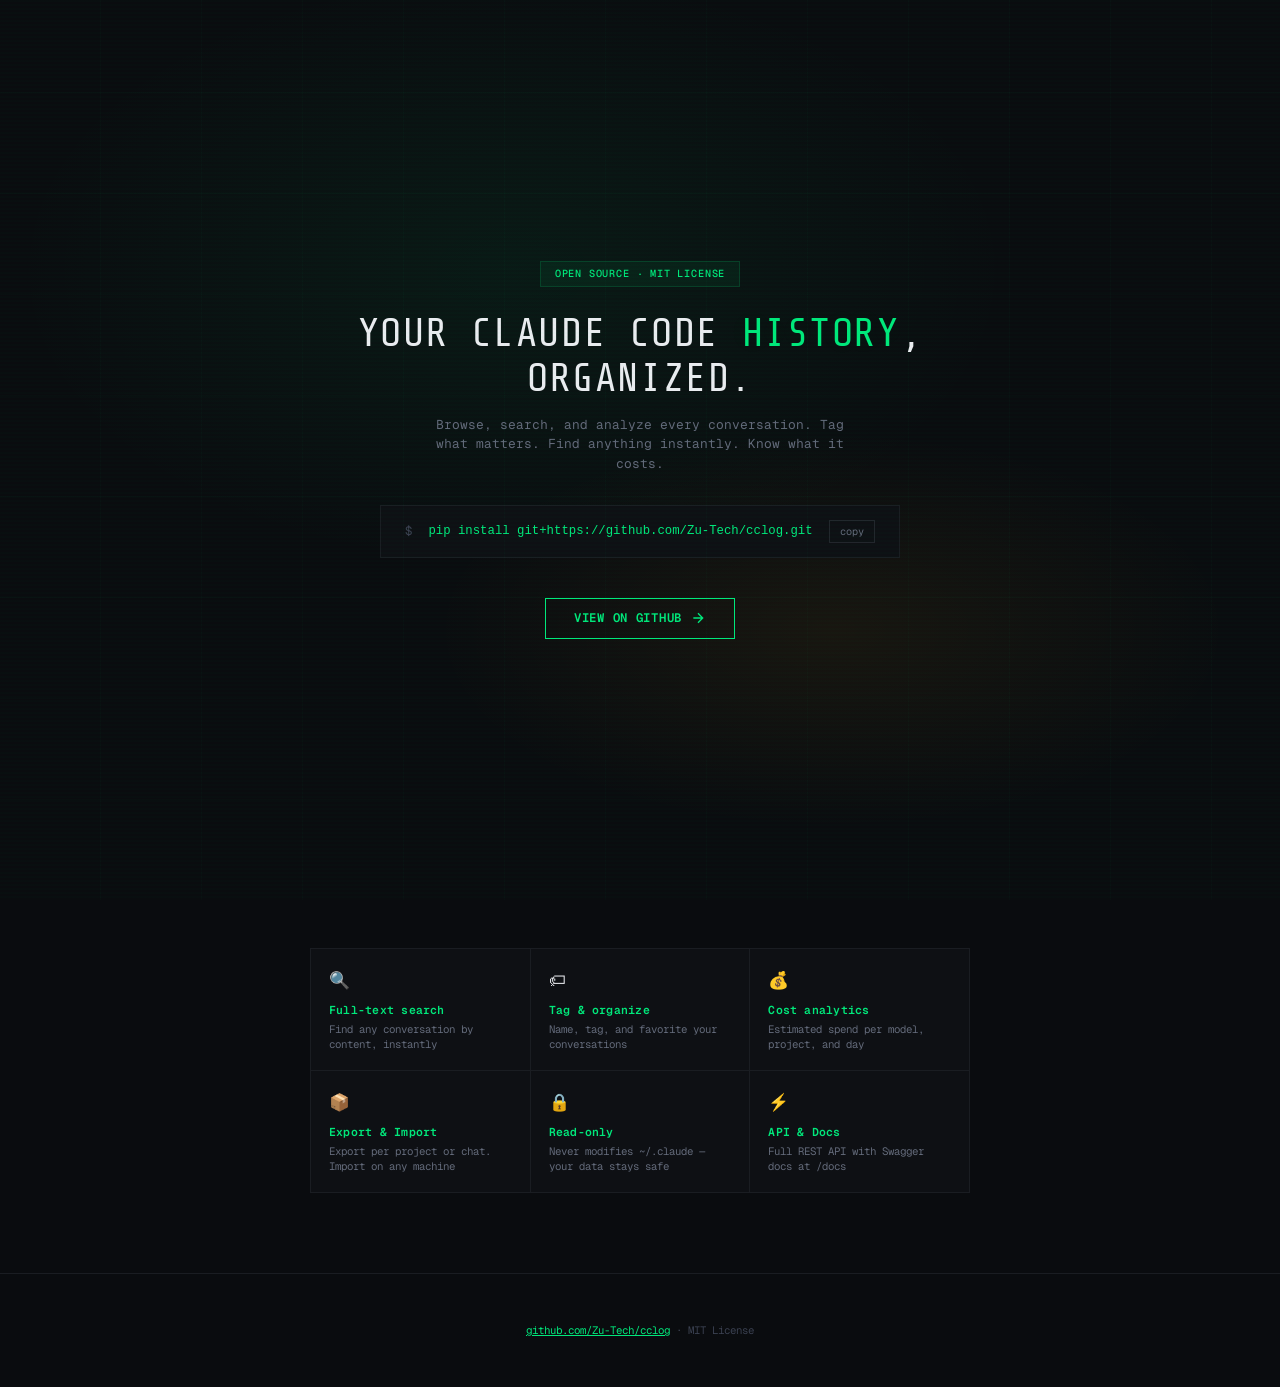
==== index.html @ 46790687 "add static landing page to project root" ====
<!DOCTYPE html>
<html lang="en">
<head>
<meta charset="UTF-8">
<meta name="viewport" content="width=device-width, initial-scale=1.0">
<title>cclog — Browse your Claude Code history</title>
<meta name="description" content="Browse, search, and analyze your Claude Code conversation history. Open source.">
<style>
@import url('https://fonts.googleapis.com/css2?family=Geist+Mono:wght@300;400;500;600;700;800&family=Share+Tech+Mono&display=swap');

:root {
    --void:#050508;--bg:#0a0c0f;--bg1:#0e1014;--bg2:#131619;--bg3:#1a1d22;--bg4:#22262c;
    --green:#00e87b;--green-dim:#00b862;--green-ghost:rgba(0,232,123,0.06);--green-glow:rgba(0,232,123,0.12);
    --amber:#ffb020;--amber-ghost:rgba(255,176,32,0.06);
    --cyan:#00d4ff;--cyan-ghost:rgba(0,212,255,0.08);
    --w:#eaecf0;--w2:#b4b9c4;--w3:#8a90a0;--w4:#636a7a;--w5:#3a4050;
    --font:'Geist Mono','SF Mono','Consolas',monospace;
    --font-display:'Share Tech Mono','Geist Mono',monospace;
}

*,*::before,*::after{box-sizing:border-box;margin:0;padding:0}
html{font-size:14px;-webkit-font-smoothing:antialiased}
body{font-family:var(--font);background:var(--bg);color:var(--w);line-height:1.55;min-height:100vh;overflow-x:hidden}
a{color:inherit;text-decoration:none}

.noise{
    position:fixed;inset:0;z-index:9999;pointer-events:none;
    background:
        repeating-linear-gradient(0deg,transparent,transparent 2px,rgba(0,232,123,0.015) 2px,rgba(0,232,123,0.015) 4px),
        repeating-linear-gradient(90deg,transparent,transparent 100px,rgba(0,232,123,0.02) 100px,rgba(0,232,123,0.02) 101px),
        repeating-linear-gradient(0deg,transparent,transparent 100px,rgba(0,232,123,0.02) 100px,rgba(0,232,123,0.02) 101px);
}

/* Hero */
.hero{
    min-height:100vh;display:flex;flex-direction:column;align-items:center;justify-content:center;
    text-align:center;padding:40px 20px;position:relative;
}
.hero::before{
    content:'';position:absolute;inset:0;
    background:
        radial-gradient(ellipse 500px 300px at 40% 30%,var(--green-ghost),transparent),
        radial-gradient(ellipse 400px 200px at 65% 70%,var(--amber-ghost),transparent);
    pointer-events:none;
}

.badge{
    font-size:0.73rem;font-weight:500;color:var(--green);background:var(--green-ghost);
    padding:4px 14px;margin-bottom:24px;letter-spacing:0.08em;text-transform:uppercase;
    border:1px solid rgba(0,232,123,0.15);animation:fu 0.4s ease both;
}
@keyframes fu{from{opacity:0;transform:translateY(6px)}to{opacity:1;transform:translateY(0)}}

h1{
    font-family:var(--font-display);font-size:2.8rem;font-weight:400;
    letter-spacing:0.04em;text-transform:uppercase;line-height:1.15;
    color:var(--w);max-width:600px;margin-bottom:14px;
    animation:fu 0.4s ease both;animation-delay:.1s;
}
h1 span{color:var(--green);text-shadow:0 0 30px var(--green-ghost)}

.sub{
    font-size:0.92rem;color:var(--w4);max-width:420px;line-height:1.5;margin-bottom:32px;
    animation:fu 0.4s ease both;animation-delay:.2s;
}

/* Install box */
.install{
    background:var(--bg1);border:1px solid var(--bg3);padding:14px 24px;
    display:flex;align-items:center;gap:12px;margin-bottom:40px;
    animation:fu 0.4s ease both;animation-delay:.3s;max-width:520px;width:100%;
}
.install code{color:var(--green);font-size:0.88rem;flex:1;user-select:all}
.install .prefix{color:var(--w5);font-size:0.88rem}
.install button{
    background:none;border:1px solid var(--bg4);padding:4px 10px;
    font-family:var(--font);font-size:0.73rem;color:var(--w4);cursor:pointer;
    transition:all 0.15s;
}
.install button:hover{border-color:var(--green);color:var(--green)}

.cta{
    display:inline-flex;align-items:center;gap:8px;
    background:transparent;color:var(--green);font-weight:600;font-size:0.88rem;
    padding:10px 28px;border:1px solid var(--green);font-family:var(--font);
    letter-spacing:0.06em;text-transform:uppercase;transition:all 0.15s;
    animation:fu 0.4s ease both;animation-delay:.35s;
}
.cta:hover{background:var(--green-ghost);box-shadow:0 0 20px var(--green-ghost)}
.cta svg{width:16px;height:16px}

/* Screenshot */
.screenshot-wrap{
    max-width:900px;margin:48px auto 0;padding:0 20px;
    animation:fu 0.6s ease both;animation-delay:.5s;
}
.screenshot-wrap img{
    width:100%;border:1px solid var(--bg3);
    box-shadow:0 20px 60px rgba(0,0,0,0.4);
}

/* Features */
.features{
    display:grid;grid-template-columns:repeat(3,1fr);gap:1px;
    max-width:700px;margin:48px auto 0;background:var(--bg3);border:1px solid var(--bg3);
    animation:fu 0.4s ease both;animation-delay:.5s;
}
.feat{text-align:left;padding:18px;background:var(--bg1)}
.feat-icon{font-size:1.2rem;margin-bottom:8px}
.feat h3{font-size:0.82rem;font-weight:600;color:var(--green);margin-bottom:3px;letter-spacing:0.02em}
.feat p{font-size:0.77rem;color:var(--w4);line-height:1.4}

/* Footer */
.footer{
    text-align:center;padding:48px 20px;font-size:0.77rem;color:var(--w5);
    border-top:1px solid var(--bg3);margin-top:80px;
}
.footer a{color:var(--green);text-decoration:underline}

@media(max-width:768px){
    h1{font-size:1.8rem}
    .features{grid-template-columns:1fr}
    .install{flex-wrap:wrap}
    .install code{font-size:0.78rem}
}
</style>
</head>
<body>
<div class="noise"></div>

<section class="hero">
    <div class="badge">Open Source &middot; MIT License</div>
    <h1>Your Claude Code <span>history</span>, organized.</h1>
    <p class="sub">Browse, search, and analyze every conversation. Tag what matters. Find anything instantly. Know what it costs.</p>

    <div class="install">
        <span class="prefix">$</span>
        <code id="cmd">pip install git+https://github.com/Zu-Tech/cclog.git</code>
        <button onclick="navigator.clipboard.writeText(document.getElementById('cmd').textContent);this.textContent='copied!';setTimeout(()=>this.textContent='copy',1500)">copy</button>
    </div>

    <a href="https://github.com/Zu-Tech/cclog" class="cta">
        View on GitHub
        <svg viewBox="0 0 24 24" fill="none" stroke="currentColor" stroke-width="2"><path d="M5 12h14M12 5l7 7-7 7"/></svg>
    </a>

    <!-- screenshot placeholder -->
    <!--
    <div class="screenshot-wrap">
        <img src="screenshot.png" alt="cclog dashboard screenshot" />
    </div>
    -->
</section>

<section style="max-width:700px;margin:0 auto;padding:0 20px;">
    <div class="features">
        <div class="feat">
            <div class="feat-icon">&#x1F50D;</div>
            <h3>Full-text search</h3>
            <p>Find any conversation by content, instantly</p>
        </div>
        <div class="feat">
            <div class="feat-icon">&#x1F3F7;</div>
            <h3>Tag &amp; organize</h3>
            <p>Name, tag, and favorite your conversations</p>
        </div>
        <div class="feat">
            <div class="feat-icon">&#x1F4B0;</div>
            <h3>Cost analytics</h3>
            <p>Estimated spend per model, project, and day</p>
        </div>
        <div class="feat">
            <div class="feat-icon">&#x1F4E6;</div>
            <h3>Export &amp; Import</h3>
            <p>Export per project or chat. Import on any machine</p>
        </div>
        <div class="feat">
            <div class="feat-icon">&#x1F512;</div>
            <h3>Read-only</h3>
            <p>Never modifies ~/.claude &mdash; your data stays safe</p>
        </div>
        <div class="feat">
            <div class="feat-icon">&#x26A1;</div>
            <h3>API &amp; Docs</h3>
            <p>Full REST API with Swagger docs at /docs</p>
        </div>
    </div>
</section>

<footer class="footer">
    <a href="https://github.com/Zu-Tech/cclog">github.com/Zu-Tech/cclog</a> &middot; MIT License
</footer>

</body>
</html>
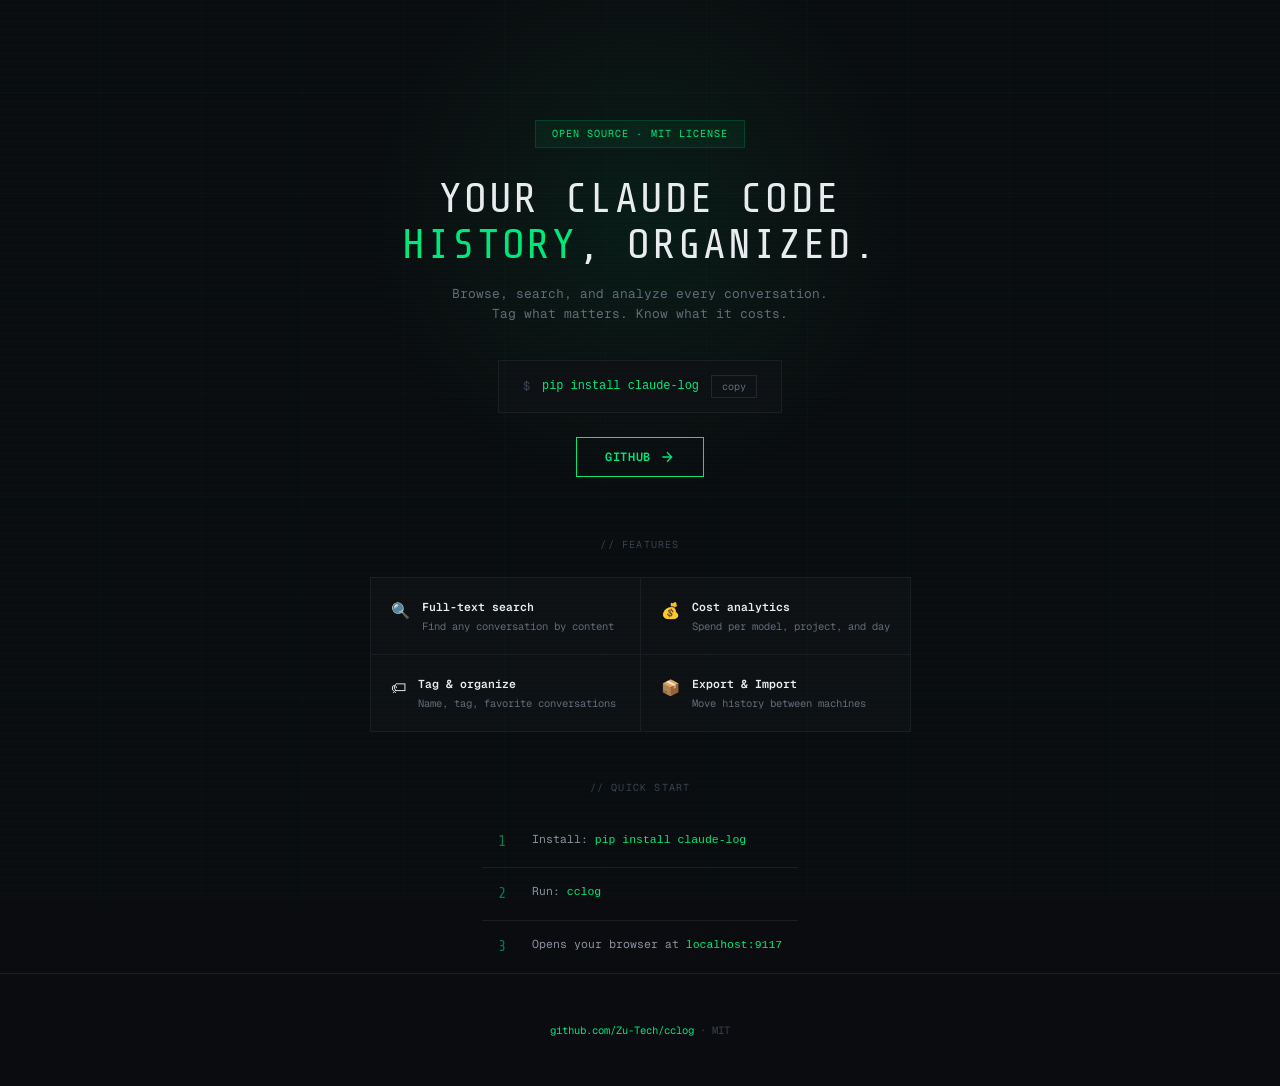
==== commit 0a2aafdf: "rename package to claude-log, publish to PyPI pip install claude-log" ====
--- a/index.html
+++ b/index.html
@@ -11,8 +11,7 @@
 :root {
     --void:#050508;--bg:#0a0c0f;--bg1:#0e1014;--bg2:#131619;--bg3:#1a1d22;--bg4:#22262c;
     --green:#00e87b;--green-dim:#00b862;--green-ghost:rgba(0,232,123,0.06);--green-glow:rgba(0,232,123,0.12);
-    --amber:#ffb020;--amber-ghost:rgba(255,176,32,0.06);
-    --cyan:#00d4ff;--cyan-ghost:rgba(0,212,255,0.08);
+    --amber:#ffb020;--cyan:#00d4ff;
     --w:#eaecf0;--w2:#b4b9c4;--w3:#8a90a0;--w4:#636a7a;--w5:#3a4050;
     --font:'Geist Mono','SF Mono','Consolas',monospace;
     --font-display:'Share Tech Mono','Geist Mono',monospace;
@@ -20,7 +19,7 @@
 
 *,*::before,*::after{box-sizing:border-box;margin:0;padding:0}
 html{font-size:14px;-webkit-font-smoothing:antialiased}
-body{font-family:var(--font);background:var(--bg);color:var(--w);line-height:1.55;min-height:100vh;overflow-x:hidden}
+body{font-family:var(--font);background:var(--bg);color:var(--w);line-height:1.55;overflow-x:hidden;min-height:100vh;display:flex;flex-direction:column}
 a{color:inherit;text-decoration:none}
 
 .noise{
@@ -31,57 +30,55 @@
         repeating-linear-gradient(0deg,transparent,transparent 100px,rgba(0,232,123,0.02) 100px,rgba(0,232,123,0.02) 101px);
 }
 
-/* Hero */
+@keyframes fu{from{opacity:0;transform:translateY(8px)}to{opacity:1;transform:translateY(0)}}
+
+/* ── Hero ─────────────────── */
 .hero{
-    min-height:100vh;display:flex;flex-direction:column;align-items:center;justify-content:center;
-    text-align:center;padding:40px 20px;position:relative;
+    display:flex;flex-direction:column;align-items:center;justify-content:center;
+    text-align:center;padding:120px 20px 60px;position:relative;
 }
 .hero::before{
     content:'';position:absolute;inset:0;
     background:
-        radial-gradient(ellipse 500px 300px at 40% 30%,var(--green-ghost),transparent),
-        radial-gradient(ellipse 400px 200px at 65% 70%,var(--amber-ghost),transparent);
+        radial-gradient(circle 400px at 50% 40%, rgba(0,232,123,0.07), transparent 70%);
     pointer-events:none;
 }
 
 .badge{
-    font-size:0.73rem;font-weight:500;color:var(--green);background:var(--green-ghost);
-    padding:4px 14px;margin-bottom:24px;letter-spacing:0.08em;text-transform:uppercase;
+    font-size:0.72rem;color:var(--green);background:var(--green-ghost);
+    padding:5px 16px;margin-bottom:28px;letter-spacing:0.1em;text-transform:uppercase;
     border:1px solid rgba(0,232,123,0.15);animation:fu 0.4s ease both;
 }
-@keyframes fu{from{opacity:0;transform:translateY(6px)}to{opacity:1;transform:translateY(0)}}
 
 h1{
-    font-family:var(--font-display);font-size:2.8rem;font-weight:400;
-    letter-spacing:0.04em;text-transform:uppercase;line-height:1.15;
-    color:var(--w);max-width:600px;margin-bottom:14px;
+    font-family:var(--font-display);font-size:3rem;font-weight:400;
+    letter-spacing:0.05em;text-transform:uppercase;line-height:1.1;
+    color:var(--w);max-width:620px;margin-bottom:16px;
     animation:fu 0.4s ease both;animation-delay:.1s;
 }
-h1 span{color:var(--green);text-shadow:0 0 30px var(--green-ghost)}
+h1 span{color:var(--green);text-shadow:0 0 40px var(--green-ghost)}
 
 .sub{
-    font-size:0.92rem;color:var(--w4);max-width:420px;line-height:1.5;margin-bottom:32px;
+    font-size:0.92rem;color:var(--w4);max-width:400px;line-height:1.55;margin-bottom:36px;
     animation:fu 0.4s ease both;animation-delay:.2s;
 }
 
-/* Install box */
 .install{
     background:var(--bg1);border:1px solid var(--bg3);padding:14px 24px;
-    display:flex;align-items:center;gap:12px;margin-bottom:40px;
-    animation:fu 0.4s ease both;animation-delay:.3s;max-width:520px;width:100%;
-}
-.install code{color:var(--green);font-size:0.88rem;flex:1;user-select:all}
-.install .prefix{color:var(--w5);font-size:0.88rem}
+    display:inline-flex;align-items:center;gap:12px;margin-bottom:24px;
+    animation:fu 0.4s ease both;animation-delay:.3s;
+}
+.install code{color:var(--green);font-size:0.85rem;user-select:all}
+.install .prefix{color:var(--w5);font-size:0.85rem}
 .install button{
     background:none;border:1px solid var(--bg4);padding:4px 10px;
-    font-family:var(--font);font-size:0.73rem;color:var(--w4);cursor:pointer;
-    transition:all 0.15s;
+    font-family:var(--font);font-size:0.72rem;color:var(--w4);cursor:pointer;transition:all 0.15s;
 }
 .install button:hover{border-color:var(--green);color:var(--green)}
 
 .cta{
     display:inline-flex;align-items:center;gap:8px;
-    background:transparent;color:var(--green);font-weight:600;font-size:0.88rem;
+    background:transparent;color:var(--green);font-weight:600;font-size:0.85rem;
     padding:10px 28px;border:1px solid var(--green);font-family:var(--font);
     letter-spacing:0.06em;text-transform:uppercase;transition:all 0.15s;
     animation:fu 0.4s ease both;animation-delay:.35s;
@@ -89,39 +86,71 @@
 .cta:hover{background:var(--green-ghost);box-shadow:0 0 20px var(--green-ghost)}
 .cta svg{width:16px;height:16px}
 
-/* Screenshot */
-.screenshot-wrap{
-    max-width:900px;margin:48px auto 0;padding:0 20px;
-    animation:fu 0.6s ease both;animation-delay:.5s;
-}
-.screenshot-wrap img{
+/* ── Screenshot ───────────── */
+.screenshot{
+    max-width:860px;margin:56px auto 0;padding:0 20px;
+    animation:fu 0.6s ease both;animation-delay:.45s;
+}
+.screenshot img{
     width:100%;border:1px solid var(--bg3);
-    box-shadow:0 20px 60px rgba(0,0,0,0.4);
-}
-
-/* Features */
+    box-shadow:0 24px 80px rgba(0,0,0,0.5),0 0 0 1px var(--bg3);
+}
+
+/* ── Features ─────────────── */
+.features-section{
+    max-width:640px;margin:0 auto;padding:0 20px;
+}
+.features-title{
+    font-family:var(--font);font-size:0.72rem;color:var(--w5);
+    text-transform:uppercase;letter-spacing:0.12em;text-align:center;margin-bottom:24px;
+}
 .features{
-    display:grid;grid-template-columns:repeat(3,1fr);gap:1px;
-    max-width:700px;margin:48px auto 0;background:var(--bg3);border:1px solid var(--bg3);
-    animation:fu 0.4s ease both;animation-delay:.5s;
-}
-.feat{text-align:left;padding:18px;background:var(--bg1)}
-.feat-icon{font-size:1.2rem;margin-bottom:8px}
-.feat h3{font-size:0.82rem;font-weight:600;color:var(--green);margin-bottom:3px;letter-spacing:0.02em}
-.feat p{font-size:0.77rem;color:var(--w4);line-height:1.4}
-
-/* Footer */
+    display:grid;grid-template-columns:1fr 1fr;gap:1px;
+    background:var(--bg3);border:1px solid var(--bg3);
+}
+.feat{padding:20px;background:var(--bg1);display:flex;gap:12px;align-items:flex-start}
+.feat-icon{font-size:1.1rem;flex-shrink:0;margin-top:2px}
+.feat-text h3{font-size:0.82rem;font-weight:600;color:var(--w);margin-bottom:3px}
+.feat-text p{font-size:0.75rem;color:var(--w4);line-height:1.45}
+
+/* ── How it works ─────────── */
+.how{
+    max-width:480px;margin:48px auto 0;padding:0 20px;
+}
+.how-title{
+    font-family:var(--font);font-size:0.72rem;color:var(--w5);
+    text-transform:uppercase;letter-spacing:0.12em;text-align:center;margin-bottom:20px;
+}
+.how-steps{display:flex;flex-direction:column;gap:0}
+.how-step{
+    display:flex;gap:14px;padding:14px 16px;
+    border-bottom:1px solid var(--bg3);
+}
+.how-step:last-child{border-bottom:none}
+.how-num{
+    font-family:var(--font-display);font-size:1.1rem;color:var(--green);
+    opacity:0.5;flex-shrink:0;min-width:20px;
+}
+.how-step p{font-size:0.82rem;color:var(--w3);line-height:1.5}
+.how-step code{color:var(--green);font-size:0.82rem}
+
+/* ── Footer ───────────────── */
 .footer{
-    text-align:center;padding:48px 20px;font-size:0.77rem;color:var(--w5);
-    border-top:1px solid var(--bg3);margin-top:80px;
-}
-.footer a{color:var(--green);text-decoration:underline}
+    text-align:center;padding:48px 20px;font-size:0.75rem;color:var(--w5);
+    border-top:1px solid var(--bg3);margin-top:auto;
+}
+.footer a{color:var(--green)}
+
+/* ── Scroll reveal ─────────── */
+.reveal{opacity:0;transform:translateY(24px)}
+.reveal.visible{animation:reveal-in 0.6s ease forwards}
+@keyframes reveal-in{to{opacity:1;transform:translateY(0)}}
 
 @media(max-width:768px){
-    h1{font-size:1.8rem}
+    h1{font-size:2rem}
     .features{grid-template-columns:1fr}
-    .install{flex-wrap:wrap}
-    .install code{font-size:0.78rem}
+    .install{padding:12px 16px}
+    .install code{font-size:0.75rem}
 }
 </style>
 </head>
@@ -131,65 +160,63 @@
 <section class="hero">
     <div class="badge">Open Source &middot; MIT License</div>
     <h1>Your Claude Code <span>history</span>, organized.</h1>
-    <p class="sub">Browse, search, and analyze every conversation. Tag what matters. Find anything instantly. Know what it costs.</p>
+    <p class="sub">Browse, search, and analyze every conversation. Tag what matters. Know what it costs.</p>
 
     <div class="install">
         <span class="prefix">$</span>
-        <code id="cmd">pip install git+https://github.com/Zu-Tech/cclog.git</code>
+        <code id="cmd">pip install claude-log</code>
         <button onclick="navigator.clipboard.writeText(document.getElementById('cmd').textContent);this.textContent='copied!';setTimeout(()=>this.textContent='copy',1500)">copy</button>
     </div>
 
     <a href="https://github.com/Zu-Tech/cclog" class="cta">
-        View on GitHub
+        GitHub
         <svg viewBox="0 0 24 24" fill="none" stroke="currentColor" stroke-width="2"><path d="M5 12h14M12 5l7 7-7 7"/></svg>
     </a>
 
-    <!-- screenshot placeholder -->
-    <!--
-    <div class="screenshot-wrap">
-        <img src="screenshot.png" alt="cclog dashboard screenshot" />
-    </div>
-    -->
 </section>
 
-<section style="max-width:700px;margin:0 auto;padding:0 20px;">
+<section class="features-section reveal">
+    <div class="features-title">// Features</div>
     <div class="features">
         <div class="feat">
             <div class="feat-icon">&#x1F50D;</div>
-            <h3>Full-text search</h3>
-            <p>Find any conversation by content, instantly</p>
+            <div class="feat-text"><h3>Full-text search</h3><p>Find any conversation by content</p></div>
+        </div>
+        <div class="feat">
+            <div class="feat-icon">&#x1F4B0;</div>
+            <div class="feat-text"><h3>Cost analytics</h3><p>Spend per model, project, and day</p></div>
         </div>
         <div class="feat">
             <div class="feat-icon">&#x1F3F7;</div>
-            <h3>Tag &amp; organize</h3>
-            <p>Name, tag, and favorite your conversations</p>
-        </div>
-        <div class="feat">
-            <div class="feat-icon">&#x1F4B0;</div>
-            <h3>Cost analytics</h3>
-            <p>Estimated spend per model, project, and day</p>
+            <div class="feat-text"><h3>Tag &amp; organize</h3><p>Name, tag, favorite conversations</p></div>
         </div>
         <div class="feat">
             <div class="feat-icon">&#x1F4E6;</div>
-            <h3>Export &amp; Import</h3>
-            <p>Export per project or chat. Import on any machine</p>
-        </div>
-        <div class="feat">
-            <div class="feat-icon">&#x1F512;</div>
-            <h3>Read-only</h3>
-            <p>Never modifies ~/.claude &mdash; your data stays safe</p>
-        </div>
-        <div class="feat">
-            <div class="feat-icon">&#x26A1;</div>
-            <h3>API &amp; Docs</h3>
-            <p>Full REST API with Swagger docs at /docs</p>
+            <div class="feat-text"><h3>Export &amp; Import</h3><p>Move history between machines</p></div>
         </div>
     </div>
 </section>
 
+<section class="how reveal">
+    <div class="how-title">// Quick start</div>
+    <div class="how-steps">
+        <div class="how-step"><span class="how-num">1</span><p>Install: <code>pip install claude-log</code></p></div>
+        <div class="how-step"><span class="how-num">2</span><p>Run: <code>cclog</code></p></div>
+        <div class="how-step"><span class="how-num">3</span><p>Opens your browser at <code>localhost:9117</code></p></div>
+    </div>
+</section>
+
 <footer class="footer">
-    <a href="https://github.com/Zu-Tech/cclog">github.com/Zu-Tech/cclog</a> &middot; MIT License
+    <a href="https://github.com/Zu-Tech/cclog">github.com/Zu-Tech/cclog</a> &middot; MIT
 </footer>
 
+<script>
+requestAnimationFrame(() => {
+    const obs = new IntersectionObserver((entries) => {
+        entries.forEach(e => { if (e.isIntersecting) { e.target.classList.add('visible'); obs.unobserve(e.target); } });
+    }, { threshold: 0.05, rootMargin: '0px 0px -30px 0px' });
+    document.querySelectorAll('.reveal').forEach(el => obs.observe(el));
+});
+</script>
 </body>
 </html>
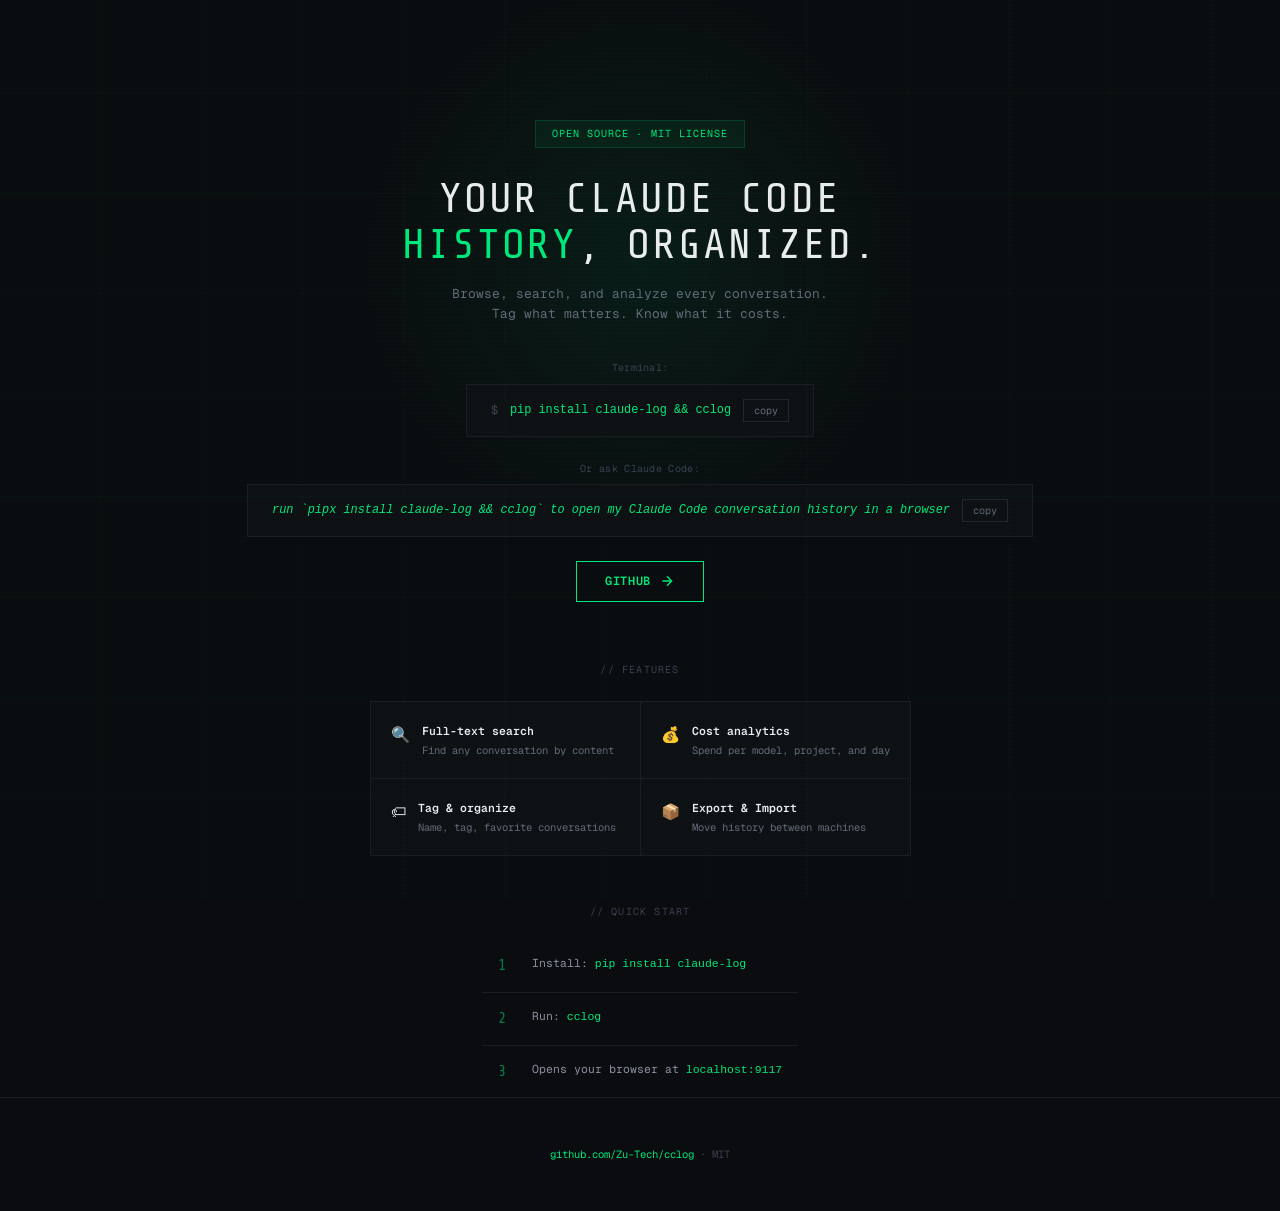
==== commit 270b60b5: "v0.1.2 — PyPI release, update checks, OG tags - Publish to PyPI as claude-log (pip install claude-lo" ====
--- a/index.html
+++ b/index.html
@@ -5,6 +5,15 @@
 <meta name="viewport" content="width=device-width, initial-scale=1.0">
 <title>cclog — Browse your Claude Code history</title>
 <meta name="description" content="Browse, search, and analyze your Claude Code conversation history. Open source.">
+<meta property="og:title" content="cclog — Your Claude Code history, organized">
+<meta property="og:description" content="Browse, search, and analyze every Claude Code conversation. Full-text search, cost analytics, tagging, export/import.">
+<meta property="og:image" content="https://raw.githubusercontent.com/Zu-Tech/cclog/main/header.png">
+<meta property="og:url" content="https://zu-tech.github.io/cclog/">
+<meta property="og:type" content="website">
+<meta name="twitter:card" content="summary_large_image">
+<meta name="twitter:title" content="cclog — Your Claude Code history, organized">
+<meta name="twitter:description" content="Browse, search, and analyze every Claude Code conversation. Open source.">
+<meta name="twitter:image" content="https://raw.githubusercontent.com/Zu-Tech/cclog/main/header.png">
 <style>
 @import url('https://fonts.googleapis.com/css2?family=Geist+Mono:wght@300;400;500;600;700;800&family=Share+Tech+Mono&display=swap');
 
@@ -63,6 +72,17 @@
     animation:fu 0.4s ease both;animation-delay:.2s;
 }
 
+.install-label{
+    font-size:0.72rem;color:var(--w5);margin-bottom:8px;letter-spacing:0.03em;
+    animation:fu 0.4s ease both;animation-delay:.28s;
+}
+.install-claude{animation-delay:.34s}
+.install-claude code{color:var(--w3);font-style:italic}
+.install-alt{
+    font-size:0.7rem;color:var(--w5);margin-top:-16px;margin-bottom:24px;
+    animation:fu 0.4s ease both;animation-delay:.32s;
+}
+.install-alt code{color:var(--w4);font-size:0.7rem}
 .install{
     background:var(--bg1);border:1px solid var(--bg3);padding:14px 24px;
     display:inline-flex;align-items:center;gap:12px;margin-bottom:24px;
@@ -162,10 +182,17 @@
     <h1>Your Claude Code <span>history</span>, organized.</h1>
     <p class="sub">Browse, search, and analyze every conversation. Tag what matters. Know what it costs.</p>
 
+    <p class="install-label">Terminal:</p>
     <div class="install">
         <span class="prefix">$</span>
-        <code id="cmd">pip install claude-log</code>
-        <button onclick="navigator.clipboard.writeText(document.getElementById('cmd').textContent);this.textContent='copied!';setTimeout(()=>this.textContent='copy',1500)">copy</button>
+        <code id="cmd">pip install claude-log &amp;&amp; cclog</code>
+        <button onclick="navigator.clipboard.writeText('pip install claude-log && cclog');this.textContent='copied!';setTimeout(()=>this.textContent='copy',1500)">copy</button>
+    </div>
+
+    <p class="install-label">Or ask Claude Code:</p>
+    <div class="install install-claude">
+        <code id="cmd2">run `pipx install claude-log &amp;&amp; cclog` to open my Claude Code conversation history in a browser</code>
+        <button onclick="navigator.clipboard.writeText(document.getElementById('cmd2').textContent);this.textContent='copied!';setTimeout(()=>this.textContent='copy',1500)">copy</button>
     </div>
 
     <a href="https://github.com/Zu-Tech/cclog" class="cta">
